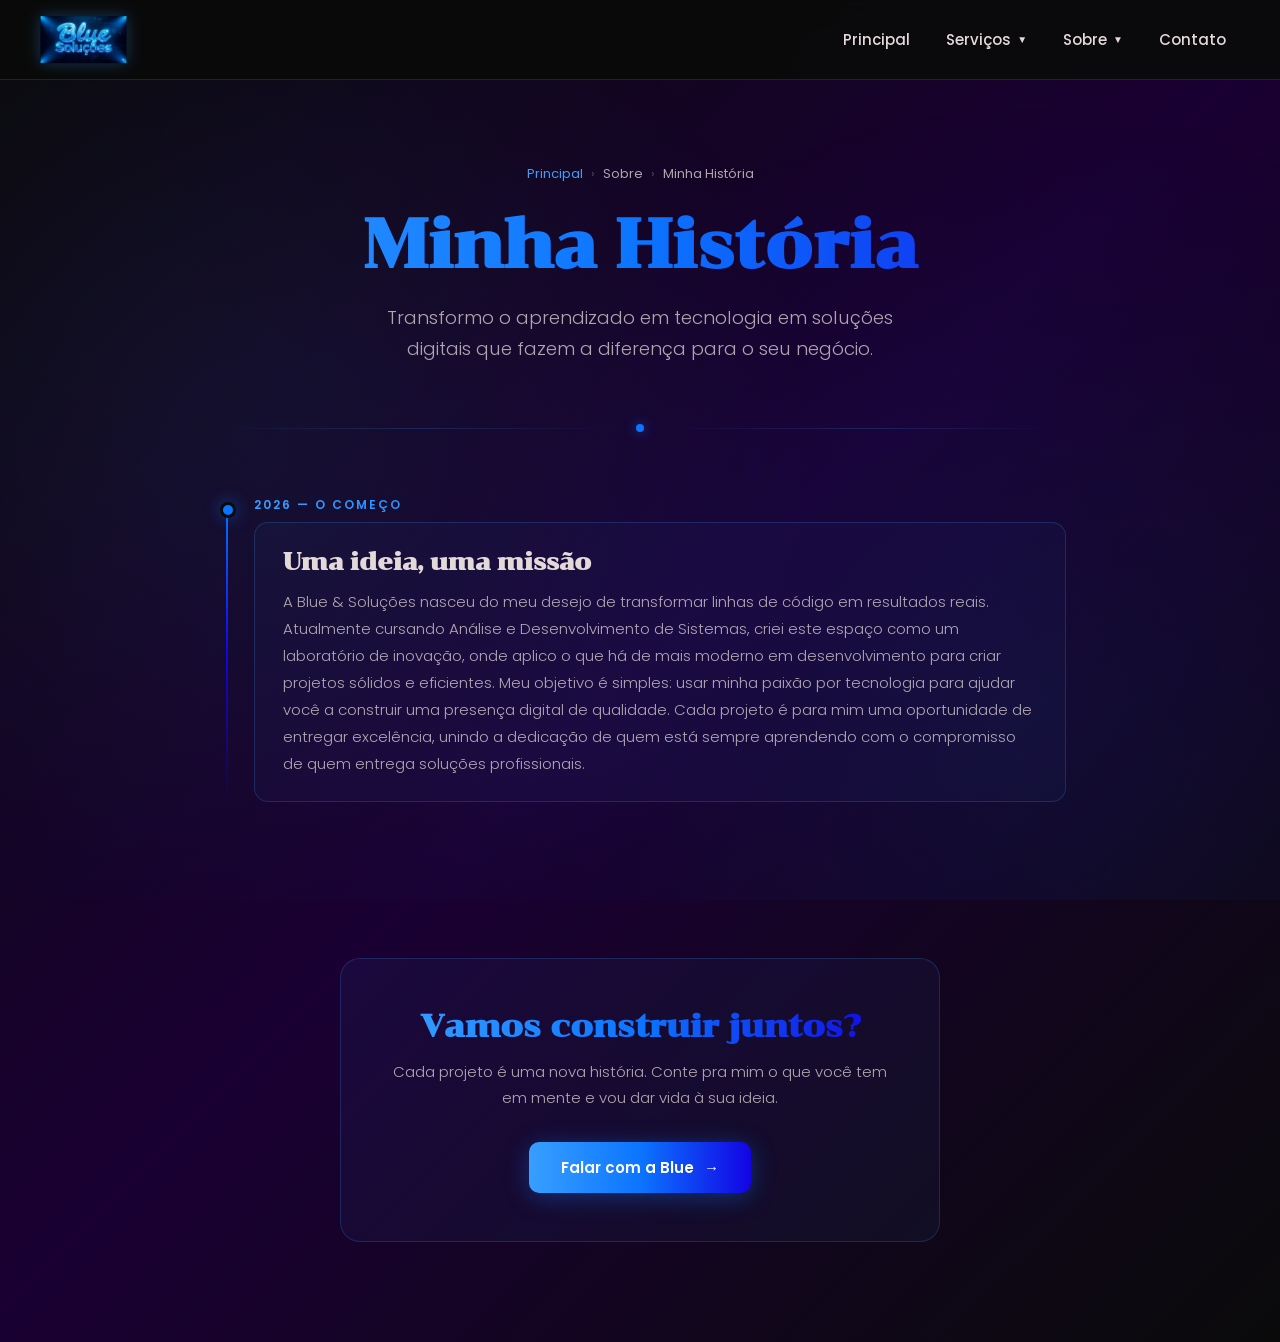
==== minha-historia.html @ bf377586 "Add files via upload" ====
<!DOCTYPE html>
<html lang="pt-br">
<head>
    <meta charset="UTF-8">
    <meta name="viewport" content="width=device-width, initial-scale=1.0">
    <meta name="description" content="Minha História - Blue & Soluções">
    <title>Minha História - Blue & Soluções</title>
    <link rel="preconnect" href="https://fonts.googleapis.com">
    <link rel="preconnect" href="https://fonts.gstatic.com" crossorigin>
    <link href="https://fonts.googleapis.com/css2?family=Chonburi&family=Poppins:wght@300;400;500;600&display=swap" rel="stylesheet">
    <link rel="icon" type="image/png" href="BS.png">
    <style>
        *, *::before, *::after {
            margin: 0; padding: 0; box-sizing: border-box;
        }

        :root {
            --gradient: linear-gradient(to right, #389fff, #0c75ff, rgba(19, 3, 248, 0.9));
            --blue-light: #389fff;
            --blue-main: #0c75ff;
            --blue-deep: rgba(19, 3, 248, 0.9);
            --bg-dark: #0a0a0a;
            --bg-purple: #1a0033;
            --text-main: #e4d9d9;
            --text-muted: rgba(228, 217, 217, 0.75);
            --glass-bg: rgba(10, 10, 10, 0.95);
            --glass-border: rgba(56, 159, 255, 0.2);
            --header-height: 80px;
        }

        .sr-only {
            position: absolute; width: 1px; height: 1px;
            padding: 0; margin: -1px; overflow: hidden;
            clip: rect(0,0,0,0); white-space: nowrap; border: 0;
        }

        .skip-link {
            position: absolute; top: -100%; left: 0;
            background: var(--blue-main); color: #fff;
            padding: 10px 20px; font-family: "Poppins", sans-serif;
            font-size: 14px; font-weight: 600; text-decoration: none;
            border-radius: 0 0 8px 0; z-index: 9999;
            transition: top 0.2s ease;
        }
        .skip-link:focus { top: 0; }

        body {
            font-family: "Poppins", sans-serif;
            min-height: 100vh;
            background: linear-gradient(135deg, var(--bg-dark) 0%, var(--bg-purple) 50%, var(--bg-dark) 100%);
            color: var(--text-main);
            overflow-x: hidden;
        }

        body::before {
            content: "";
            position: fixed; inset: 0;
            background:
                radial-gradient(circle at 20% 50%, rgba(56,159,255,0.08) 0%, transparent 50%),
                radial-gradient(circle at 80% 80%, rgba(12,117,255,0.08) 0%, transparent 50%);
            pointer-events: none; z-index: 0;
        }

        /* ── HEADER ── */
        .header {
            position: fixed; top: 0; left: 0; right: 0;
            height: var(--header-height);
            background: var(--glass-bg);
            backdrop-filter: blur(12px);
            -webkit-backdrop-filter: blur(12px);
            border-bottom: 1px solid var(--glass-border);
            z-index: 1000;
            transition: box-shadow 0.3s ease;
        }
        .header.scrolled { box-shadow: 0 4px 30px rgba(0,0,0,0.4); }

        .navbar { height: 100%; padding: 0 20px; }

        .nav-container {
            display: flex; justify-content: space-between;
            align-items: center; height: 100%;
            max-width: 1200px; margin: 0 auto;
        }

        .nav-logo a { display: flex; align-items: center; }
        .nav-logo-img {
            height: 48px; width: auto;
            transition: transform 0.3s ease, filter 0.3s ease;
            filter: drop-shadow(0 0 8px rgba(56,159,255,0.3));
        }
        .nav-logo-img:hover {
            transform: scale(1.05);
            filter: drop-shadow(0 0 14px rgba(56,159,255,0.6));
        }

        .nav-menu { display: flex; list-style: none; gap: 8px; align-items: center; }
        .nav-item { position: relative; }

        .nav-link, .dropdown-toggle {
            display: inline-flex; align-items: center; gap: 6px;
            color: var(--text-main); text-decoration: none;
            font-family: "Poppins", sans-serif; font-weight: 500;
            font-size: 15px; padding: 8px 14px; border-radius: 8px;
            transition: color 0.25s ease, background 0.25s ease;
            background: none; border: none; cursor: pointer; white-space: nowrap;
        }
        .nav-link:hover, .dropdown-toggle:hover,
        .dropdown-toggle[aria-expanded="true"] {
            color: var(--blue-light);
            background: rgba(56,159,255,0.1);
        }

        .dropdown-arrow { font-size: 10px; transition: transform 0.25s ease; display: inline-block; }
        .dropdown-toggle[aria-expanded="true"] .dropdown-arrow { transform: rotate(180deg); }

        .dropdown-menu {
            position: absolute; top: calc(100% + 8px); left: 0;
            background: var(--glass-bg);
            backdrop-filter: blur(12px); -webkit-backdrop-filter: blur(12px);
            border: 1px solid var(--glass-border); border-radius: 10px;
            min-width: 210px; padding: 6px; z-index: 1001;
            box-shadow: 0 12px 40px rgba(0,0,0,0.4); list-style: none;
            opacity: 0; transform: translateY(-8px);
            transition: opacity 0.2s ease, transform 0.2s ease;
            pointer-events: none;
        }
        .dropdown-menu:not([hidden]) { opacity: 1; transform: translateY(0); pointer-events: auto; }
        .dropdown-menu[hidden] { display: block !important; opacity: 0; transform: translateY(-8px); pointer-events: none; }

        .dropdown-link {
            display: block; color: var(--text-main); text-decoration: none;
            font-family: "Poppins", sans-serif; font-size: 14px; font-weight: 400;
            padding: 10px 16px; border-radius: 7px;
            transition: color 0.2s ease, background 0.2s ease, transform 0.2s ease;
        }
        .dropdown-link:hover { color: var(--blue-light); background: rgba(56,159,255,0.1); transform: translateX(4px); }
        .dropdown-link.active { color: var(--blue-light); background: rgba(56,159,255,0.12); }

        .hamburger {
            display: none; flex-direction: column; justify-content: center;
            gap: 5px; cursor: pointer; background: none; border: none;
            padding: 8px; border-radius: 6px; transition: background 0.2s ease;
        }
        .hamburger:hover { background: rgba(56,159,255,0.1); }
        .bar { display: block; width: 24px; height: 2px; background: var(--text-main); border-radius: 2px; transition: transform 0.3s ease, opacity 0.3s ease; }
        .hamburger.active .bar:nth-child(1) { transform: translateY(7px) rotate(45deg); }
        .hamburger.active .bar:nth-child(2) { opacity: 0; transform: scaleX(0); }
        .hamburger.active .bar:nth-child(3) { transform: translateY(-7px) rotate(-45deg); }

        /* ── MAIN ── */
        main {
            position: relative; z-index: 1;
            padding-top: var(--header-height);
        }

        /* ── HERO ── */
        .page-hero {
            padding: 80px 24px 60px;
            text-align: center;
            animation: fadeInUp 0.9s ease-out both;
        }

        .page-hero .breadcrumb {
            display: inline-flex; align-items: center; gap: 8px;
            font-size: 13px; color: var(--text-muted); margin-bottom: 24px;
        }
        .page-hero .breadcrumb a {
            color: var(--blue-light); text-decoration: none;
            transition: opacity 0.2s;
        }
        .page-hero .breadcrumb a:hover { opacity: 0.75; }
        .page-hero .breadcrumb span { opacity: 0.4; }

        .page-hero h1 {
            font-family: "Chonburi", serif;
            font-size: clamp(2.4rem, 6vw, 4.2rem);
            background: var(--gradient);
            background-clip: text; -webkit-background-clip: text;
            -webkit-text-fill-color: transparent; color: transparent;
            margin-bottom: 20px; line-height: 1.1;
        }

        .page-hero .subtitle {
            font-size: clamp(1rem, 2.2vw, 1.15rem);
            color: var(--text-muted); font-weight: 300;
            max-width: 560px; margin: 0 auto; line-height: 1.7;
        }

        /* ── DIVIDER ── */
        .divider {
            display: flex; align-items: center;
            max-width: 900px; margin: 0 auto 64px;
            padding: 0 24px; gap: 16px;
        }
        .divider-line {
            flex: 1; height: 1px;
            background: linear-gradient(to right, transparent, var(--glass-border), transparent);
        }
        .divider-dot {
            width: 8px; height: 8px; border-radius: 50%;
            background: var(--blue-main);
            box-shadow: 0 0 12px rgba(12,117,255,0.6);
        }

        /* ── STORY SECTION ── */
        .story-section {
            max-width: 900px; margin: 0 auto;
            padding: 0 24px 100px;
        }

        /* Timeline */
        .timeline {
            position: relative;
            padding-left: 40px;
        }

        .timeline::before {
            content: "";
            position: absolute; left: 12px; top: 8px;
            width: 2px; bottom: 0;
            background: linear-gradient(to bottom, var(--blue-main), var(--blue-deep), transparent);
        }

        .timeline-item {
            position: relative;
            margin-bottom: 56px;
            animation: fadeInUp 0.7s ease-out both;
        }

        .timeline-item:nth-child(1) { animation-delay: 0.1s; }
        .timeline-item:nth-child(2) { animation-delay: 0.2s; }
        .timeline-item:nth-child(3) { animation-delay: 0.3s; }
        .timeline-item:nth-child(4) { animation-delay: 0.4s; }
        .timeline-item:nth-child(5) { animation-delay: 0.5s; }

        .timeline-dot {
            position: absolute;
            left: -34px; top: 6px;
            width: 16px; height: 16px;
            border-radius: 50%;
            background: var(--blue-main);
            border: 3px solid var(--bg-dark);
            box-shadow: 0 0 16px rgba(12,117,255,0.5);
            transition: transform 0.3s, box-shadow 0.3s;
        }

        .timeline-item:hover .timeline-dot {
            transform: scale(1.3);
            box-shadow: 0 0 24px rgba(56,159,255,0.8);
        }

        .timeline-year {
            font-size: 12px; font-weight: 600; letter-spacing: 2px;
            text-transform: uppercase;
            background: var(--gradient);
            background-clip: text; -webkit-background-clip: text;
            -webkit-text-fill-color: transparent;
            margin-bottom: 8px;
        }

        .timeline-card {
            background: rgba(56,159,255,0.04);
            border: 1px solid var(--glass-border);
            border-radius: 14px;
            padding: 24px 28px;
            transition: background 0.3s, border-color 0.3s, transform 0.3s;
        }

        .timeline-item:hover .timeline-card {
            background: rgba(56,159,255,0.08);
            border-color: rgba(56,159,255,0.35);
            transform: translateX(6px);
        }

        .timeline-card h2 {
            font-family: "Chonburi", serif;
            font-size: clamp(1.2rem, 3vw, 1.5rem);
            color: var(--text-main);
            margin-bottom: 12px;
        }

        .timeline-card p {
            font-size: 15px; line-height: 1.8;
            color: var(--text-muted); font-weight: 300;
        }

        /* ── CTA ── */
        .cta-section {
            text-align: center;
            padding: 0 24px 100px;
            animation: fadeInUp 0.9s ease-out 0.5s both;
        }

        .cta-box {
            max-width: 600px; margin: 0 auto;
            background: rgba(56,159,255,0.05);
            border: 1px solid var(--glass-border);
            border-radius: 20px;
            padding: 48px 40px;
        }

        .cta-box h3 {
            font-family: "Chonburi", serif;
            font-size: clamp(1.4rem, 3.5vw, 2rem);
            background: var(--gradient);
            background-clip: text; -webkit-background-clip: text;
            -webkit-text-fill-color: transparent;
            margin-bottom: 14px;
        }

        .cta-box p {
            font-size: 15px; color: var(--text-muted);
            font-weight: 300; line-height: 1.7; margin-bottom: 32px;
        }

        .btn-primary {
            display: inline-flex; align-items: center; gap: 10px;
            background: var(--gradient);
            color: #fff; font-family: "Poppins", sans-serif;
            font-weight: 600; font-size: 15px;
            padding: 14px 32px; border-radius: 10px;
            text-decoration: none; border: none; cursor: pointer;
            transition: opacity 0.25s, transform 0.25s, box-shadow 0.25s;
            box-shadow: 0 4px 24px rgba(12,117,255,0.35);
        }
        .btn-primary:hover {
            opacity: 0.9; transform: translateY(-2px);
            box-shadow: 0 8px 32px rgba(12,117,255,0.5);
        }

        /* ── ANIMATIONS ── */
        @keyframes fadeInUp {
            from { opacity: 0; transform: translateY(24px); }
            to   { opacity: 1; transform: translateY(0); }
        }

        /* ── MOBILE ── */
        @media (max-width: 768px) {
            .hamburger { display: flex; }

            .nav-menu {
                position: fixed; top: var(--header-height); left: -100%;
                width: 100%; flex-direction: column; align-items: stretch;
                background: var(--glass-bg); backdrop-filter: blur(12px);
                padding: 16px 12px 24px; gap: 4px;
                transition: left 0.3s ease;
                box-shadow: 0 12px 40px rgba(0,0,0,0.4);
                overflow-y: auto; max-height: calc(100vh - var(--header-height));
            }
            .nav-menu.active { left: 0; }

            .nav-link, .dropdown-toggle {
                width: 100%; justify-content: space-between;
                padding: 12px 16px; font-size: 16px; border-radius: 10px;
            }

            .dropdown-menu {
                position: static;
                background: rgba(56,159,255,0.05);
                border: 1px solid rgba(56,159,255,0.1);
                border-radius: 10px; margin-top: 4px;
                transform: none !important; box-shadow: none;
            }
            .dropdown-menu:not([hidden]) { opacity: 1; pointer-events: auto; }
            .dropdown-menu[hidden] { display: none !important; }

            .timeline { padding-left: 28px; }
            .timeline-dot { left: -22px; }
            .timeline-card { padding: 18px 20px; }
            .cta-box { padding: 36px 24px; }
        }
    </style>
</head>
<body>
    <a href="#main-content" class="skip-link">Pular para o conteúdo principal</a>

    <header class="header" role="banner">
        <nav class="navbar" role="navigation" aria-label="Navegação principal">
            <div class="nav-container">
                <div class="nav-logo">
                    <a href="index.html" aria-label="Voltar para o início">
                        <img src="BS.png" alt="Blue & Soluções" class="nav-logo-img">
                    </a>
                </div>

                <ul class="nav-menu" id="nav-menu" role="menubar">
                    <li class="nav-item" role="none">
                        <a href="index.html" class="nav-link" role="menuitem">Principal</a>
                    </li>
                    <li class="nav-item dropdown" role="none">
                        <button class="nav-link dropdown-toggle" role="menuitem"
                                aria-haspopup="true" aria-expanded="false"
                                aria-controls="services-menu" id="services-button">
                            Serviços <span class="dropdown-arrow" aria-hidden="true">▼</span>
                        </button>
                        <ul class="dropdown-menu" role="menu" aria-labelledby="services-button" id="services-menu" hidden>
                            <li role="none"><a href="#" class="dropdown-link" role="menuitem">Desenvolvimento Web</a></li>
                            <li role="none"><a href="#" class="dropdown-link" role="menuitem">Consultoria</a></li>
                            <li role="none"><a href="#" class="dropdown-link" role="menuitem">Manutenção</a></li>
                        </ul>
                    </li>
                    <li class="nav-item dropdown" role="none">
                        <button class="nav-link dropdown-toggle" role="menuitem"
                                aria-haspopup="true" aria-expanded="false"
                                aria-controls="about-menu" id="about-button">
                            Sobre <span class="dropdown-arrow" aria-hidden="true">▼</span>
                        </button>
                        <ul class="dropdown-menu" role="menu" aria-labelledby="about-button" id="about-menu" hidden>
                            <li role="none"><a href="nossa-historia.html" class="dropdown-link active" role="menuitem">Nossa História</a></li>
                            <li role="none"><a href="#" class="dropdown-link" role="menuitem">Equipe</a></li>
                            <li role="none"><a href="#" class="dropdown-link" role="menuitem">Valores</a></li>
                        </ul>
                    </li>
                    <li class="nav-item" role="none">
                        <a href="index.html#contact" class="nav-link" role="menuitem">Contato</a>
                    </li>
                </ul>

                <button class="hamburger" aria-label="Abrir menu de navegação"
                        aria-expanded="false" aria-controls="nav-menu">
                    <span class="bar" aria-hidden="true"></span>
                    <span class="bar" aria-hidden="true"></span>
                    <span class="bar" aria-hidden="true"></span>
                </button>
            </div>
        </nav>
    </header>

    <main id="main-content" role="main">

        <section class="page-hero">
            <p class="breadcrumb">
                <a href="index.html">Principal</a>
                <span>›</span>
                Sobre
                <span>›</span>
                Minha História
            </p>
            <h1>Minha História</h1>
            <p class="subtitle">
               Transformo o aprendizado em tecnologia em soluções digitais que fazem a diferença para o seu negócio.
            </p>
        </section>

        <div class="divider">
            <div class="divider-line"></div>
            <div class="divider-dot"></div>
            <div class="divider-line"></div>
        </div>

        <section class="story-section" aria-label="Linha do tempo">
            <div class="timeline">

                <div class="timeline-item">
                    <div class="timeline-dot"></div>
                    <p class="timeline-year">2026 — O Começo</p>
                    <div class="timeline-card">
                        <h2>Uma ideia, uma missão</h2>
                        <p>A Blue & Soluções nasceu do meu desejo de transformar linhas de código em resultados reais. Atualmente cursando Análise e Desenvolvimento de Sistemas, criei este espaço como um laboratório de inovação, onde aplico o que há de mais moderno em desenvolvimento para criar projetos sólidos e eficientes.
                           Meu objetivo é simples: usar minha paixão por tecnologia para ajudar você a construir uma presença digital de qualidade. Cada projeto é para mim uma oportunidade de entregar excelência, unindo a dedicação de quem está sempre aprendendo com o compromisso de quem entrega soluções profissionais.
                        </p>
                    </div>
                </div>



            </div>
        </section>

        <section class="cta-section">
            <div class="cta-box">
                <h3>Vamos construir juntos?</h3>
                <p>Cada projeto é uma nova história. Conte pra mim o que você tem em mente e vou dar vida à sua ideia.</p>
                <a href="index.html#contact" class="btn-primary">
                    Falar com a Blue
                    <span aria-hidden="true">→</span>
                </a>
            </div>
        </section>

    </main>

    <div class="sr-only" aria-live="polite" aria-atomic="true" id="sr-status"></div>

    <script>
        // ── Hamburger ──
        const hamburger = document.querySelector('.hamburger');
        const navMenu   = document.querySelector('.nav-menu');

        hamburger.addEventListener('click', () => {
            const isOpen = hamburger.classList.toggle('active');
            navMenu.classList.toggle('active', isOpen);
            hamburger.setAttribute('aria-expanded', String(isOpen));
            hamburger.setAttribute('aria-label', isOpen ? 'Fechar menu' : 'Abrir menu de navegação');
        });

        navMenu.querySelectorAll('a.nav-link').forEach(link => {
            link.addEventListener('click', closeMobileMenu);
        });

        function closeMobileMenu() {
            hamburger.classList.remove('active');
            navMenu.classList.remove('active');
            hamburger.setAttribute('aria-expanded', 'false');
            hamburger.setAttribute('aria-label', 'Abrir menu de navegação');
        }

        // ── Dropdowns ──
        const dropdownToggles = document.querySelectorAll('.dropdown-toggle');

        dropdownToggles.forEach(toggle => {
            const menu = document.getElementById(toggle.getAttribute('aria-controls'));
            if (!menu) return;

            toggle.addEventListener('click', (e) => {
                e.stopPropagation();
                const isOpen = !menu.hidden;
                closeAllDropdowns(menu);
                menu.hidden = isOpen;
                toggle.setAttribute('aria-expanded', String(!isOpen));
            });

            toggle.addEventListener('keydown', (e) => {
                if (e.key === 'Escape') {
                    menu.hidden = true;
                    toggle.setAttribute('aria-expanded', 'false');
                    toggle.focus();
                }
            });

            menu.querySelectorAll('.dropdown-link').forEach(link => {
                link.addEventListener('keydown', (e) => {
                    if (e.key === 'Escape') {
                        menu.hidden = true;
                        toggle.setAttribute('aria-expanded', 'false');
                        toggle.focus();
                    }
                });
                link.addEventListener('click', () => {
                    menu.hidden = true;
                    toggle.setAttribute('aria-expanded', 'false');
                    closeMobileMenu();
                });
            });
        });

        document.addEventListener('click', () => closeAllDropdowns());

        function closeAllDropdowns(except) {
            dropdownToggles.forEach(toggle => {
                const menu = document.getElementById(toggle.getAttribute('aria-controls'));
                if (!menu || menu === except) return;
                menu.hidden = true;
                toggle.setAttribute('aria-expanded', 'false');
            });
        }

        // ── Header shadow on scroll ──
        const header = document.querySelector('.header');
        window.addEventListener('scroll', () => {
            header.classList.toggle('scrolled', window.scrollY > 20);
        }, { passive: true });
    </script>
</body>
</html>
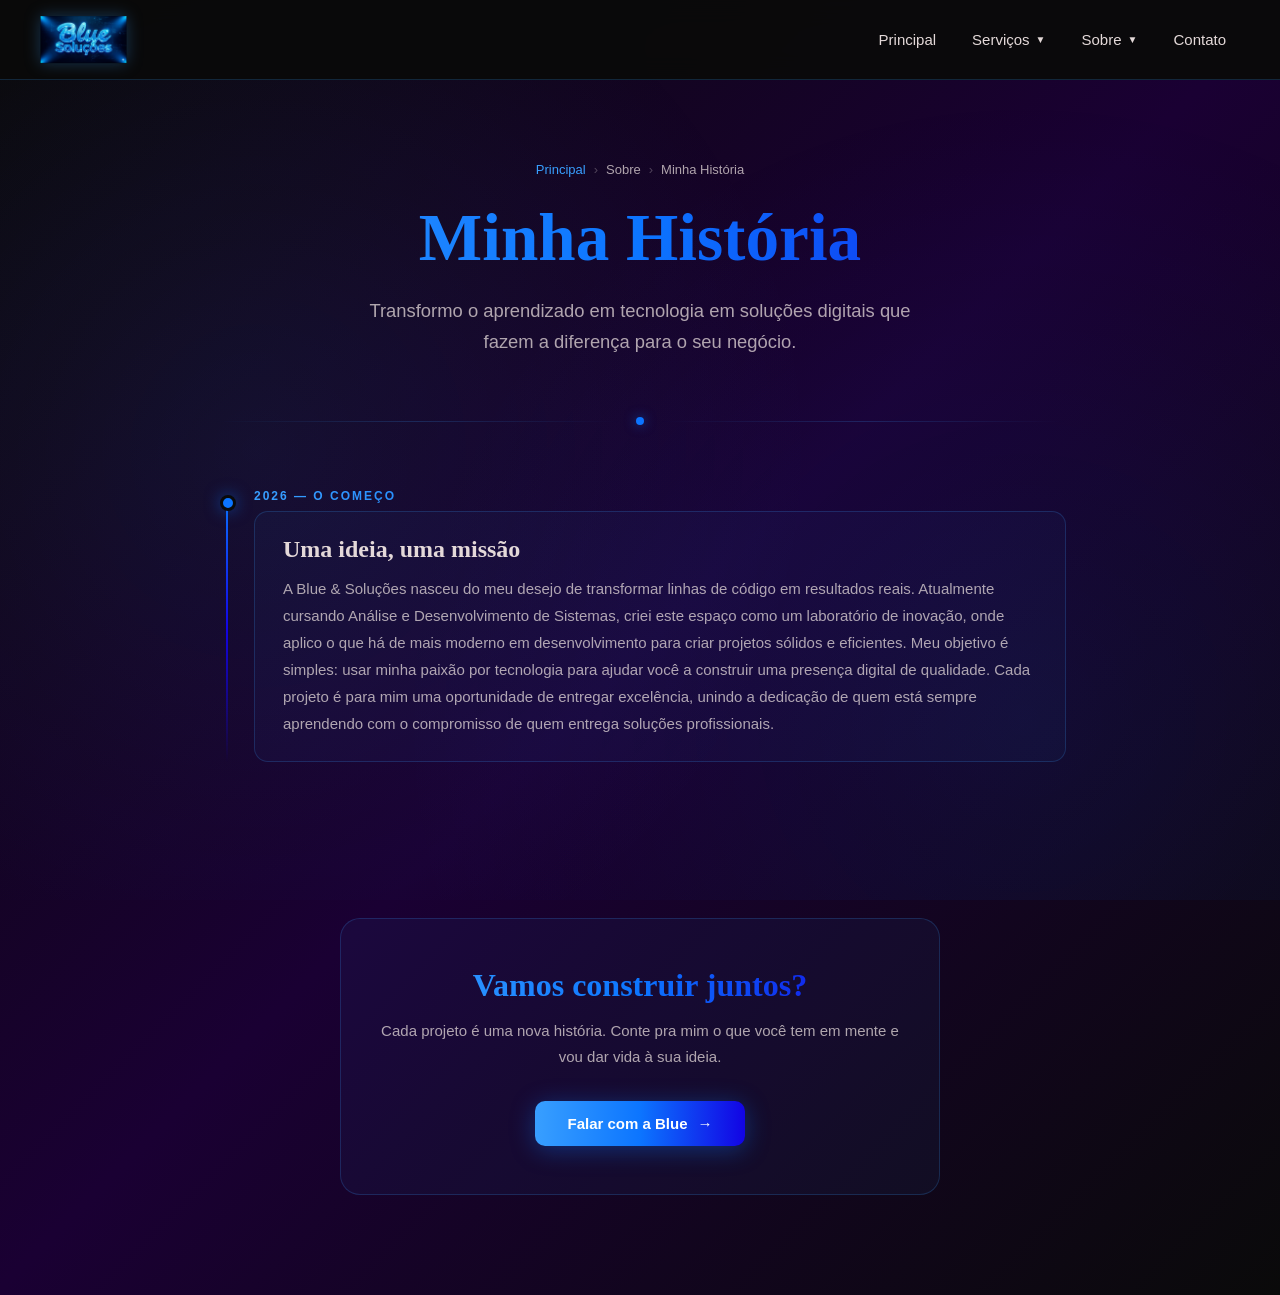
==== commit 09600ab6: "Atualização total" ====
--- a/minha-historia.html
+++ b/minha-historia.html
@@ -7,7 +7,6 @@
     <title>Minha História - Blue & Soluções</title>
     <link rel="preconnect" href="https://fonts.googleapis.com">
     <link rel="preconnect" href="https://fonts.gstatic.com" crossorigin>
-    <link href="https://fonts.googleapis.com/css2?family=Chonburi&family=Poppins:wght@300;400;500;600&display=swap" rel="stylesheet">
     <link rel="icon" type="image/png" href="BS.png">
     <style>
         *, *::before, *::after {
@@ -438,7 +437,7 @@
             </p>
             <h1>Minha História</h1>
             <p class="subtitle">
-               Transformo o aprendizado em tecnologia em soluções digitais que fazem a diferença para o seu negócio.
+            Transformo o aprendizado em tecnologia em soluções digitais que fazem a diferença para o seu negócio.
             </p>
         </section>
 
@@ -457,7 +456,7 @@
                     <div class="timeline-card">
                         <h2>Uma ideia, uma missão</h2>
                         <p>A Blue & Soluções nasceu do meu desejo de transformar linhas de código em resultados reais. Atualmente cursando Análise e Desenvolvimento de Sistemas, criei este espaço como um laboratório de inovação, onde aplico o que há de mais moderno em desenvolvimento para criar projetos sólidos e eficientes.
-                           Meu objetivo é simples: usar minha paixão por tecnologia para ajudar você a construir uma presença digital de qualidade. Cada projeto é para mim uma oportunidade de entregar excelência, unindo a dedicação de quem está sempre aprendendo com o compromisso de quem entrega soluções profissionais.
+                        Meu objetivo é simples: usar minha paixão por tecnologia para ajudar você a construir uma presença digital de qualidade. Cada projeto é para mim uma oportunidade de entregar excelência, unindo a dedicação de quem está sempre aprendendo com o compromisso de quem entrega soluções profissionais.
                         </p>
                     </div>
                 </div>
